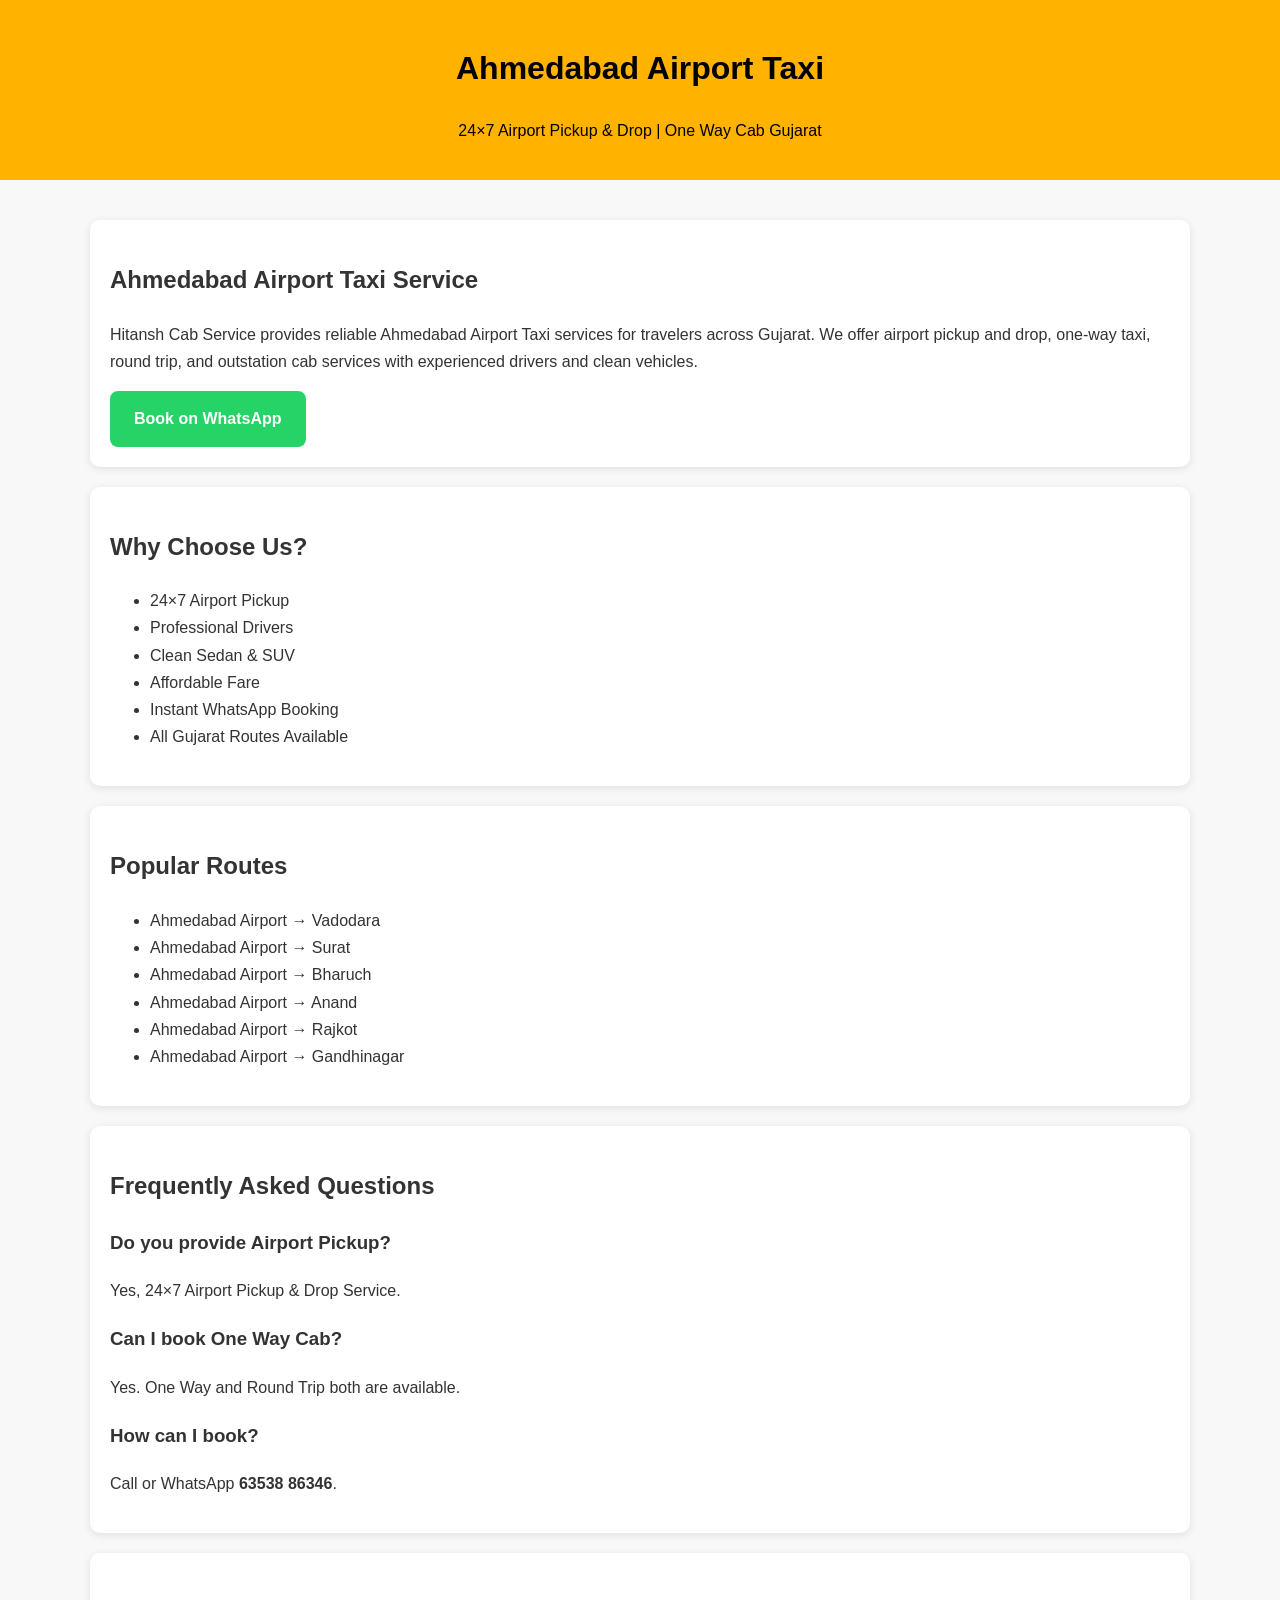
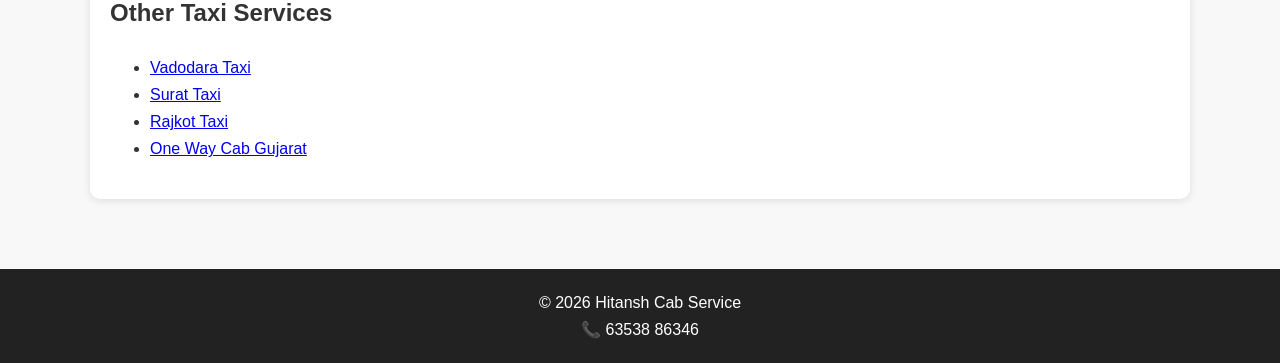
==== ahmedabad-airport-taxi.html @ 65a5402a "Create Ahmedabad Airport Taxi service webpage This HTML file provides information about the Ahmedaba" ====
<!DOCTYPE html>
<html lang="en">
<head>
<meta charset="UTF-8">
<meta name="viewport" content="width=device-width, initial-scale=1.0">

<title>Ahmedabad Airport Taxi | One Way Cab Gujarat | Hitansh Cab Service</title>

<meta name="description" content="Book Ahmedabad Airport Taxi with Hitansh Cab Service. 24x7 Airport Pickup & Drop, One Way Cab, Outstation Taxi and Affordable Fare. Call 63538 86346.">

<meta name="robots" content="index,follow">
<link rel="canonical" href="https://hitanshcab.in/ahmedabad-airport-taxi.html">

<style>
body{font-family:Arial,sans-serif;margin:0;background:#f8f8f8;color:#333;line-height:1.7}
header{background:#ffb300;color:#000;padding:20px;text-align:center}
.container{max-width:1100px;margin:auto;padding:20px}
.btn{display:inline-block;background:#25D366;color:#fff;padding:14px 24px;text-decoration:none;border-radius:8px;font-weight:bold}
.card{background:#fff;padding:20px;border-radius:10px;margin:20px 0;box-shadow:0 2px 8px rgba(0,0,0,.1)}
footer{background:#222;color:#fff;text-align:center;padding:20px;margin-top:30px}
</style>
</head>

<body>

<header>
<h1>Ahmedabad Airport Taxi</h1>
<p>24×7 Airport Pickup & Drop | One Way Cab Gujarat</p>
</header>

<div class="container">

<div class="card">
<h2>Ahmedabad Airport Taxi Service</h2>

<p>
Hitansh Cab Service provides reliable Ahmedabad Airport Taxi services for travelers across Gujarat. We offer airport pickup and drop, one-way taxi, round trip, and outstation cab services with experienced drivers and clean vehicles.
</p>

<a class="btn" href="https://wa.me/916353886346">
Book on WhatsApp
</a>
</div>

<div class="card">
<h2>Why Choose Us?</h2>

<ul>
<li>24×7 Airport Pickup</li>
<li>Professional Drivers</li>
<li>Clean Sedan & SUV</li>
<li>Affordable Fare</li>
<li>Instant WhatsApp Booking</li>
<li>All Gujarat Routes Available</li>
</ul>

</div>

<div class="card">
<h2>Popular Routes</h2>

<ul>
<li>Ahmedabad Airport → Vadodara</li>
<li>Ahmedabad Airport → Surat</li>
<li>Ahmedabad Airport → Bharuch</li>
<li>Ahmedabad Airport → Anand</li>
<li>Ahmedabad Airport → Rajkot</li>
<li>Ahmedabad Airport → Gandhinagar</li>
</ul>

</div>

<div class="card">
<h2>Frequently Asked Questions</h2>

<h3>Do you provide Airport Pickup?</h3>
<p>Yes, 24×7 Airport Pickup & Drop Service.</p>

<h3>Can I book One Way Cab?</h3>
<p>Yes. One Way and Round Trip both are available.</p>

<h3>How can I book?</h3>
<p>Call or WhatsApp <strong>63538 86346</strong>.</p>

</div>

<div class="card">
<h2>Other Taxi Services</h2>

<ul>
<li><a href="vadodara-taxi.html">Vadodara Taxi</a></li>
<li><a href="surat-taxi.html">Surat Taxi</a></li>
<li><a href="rajkot-taxi.html">Rajkot Taxi</a></li>
<li><a href="one-way-cab-gujarat.html">One Way Cab Gujarat</a></li>
</ul>

</div>

</div>

<footer>

© 2026 Hitansh Cab Service<br>

📞 63538 86346

</footer>

</body>
</html>
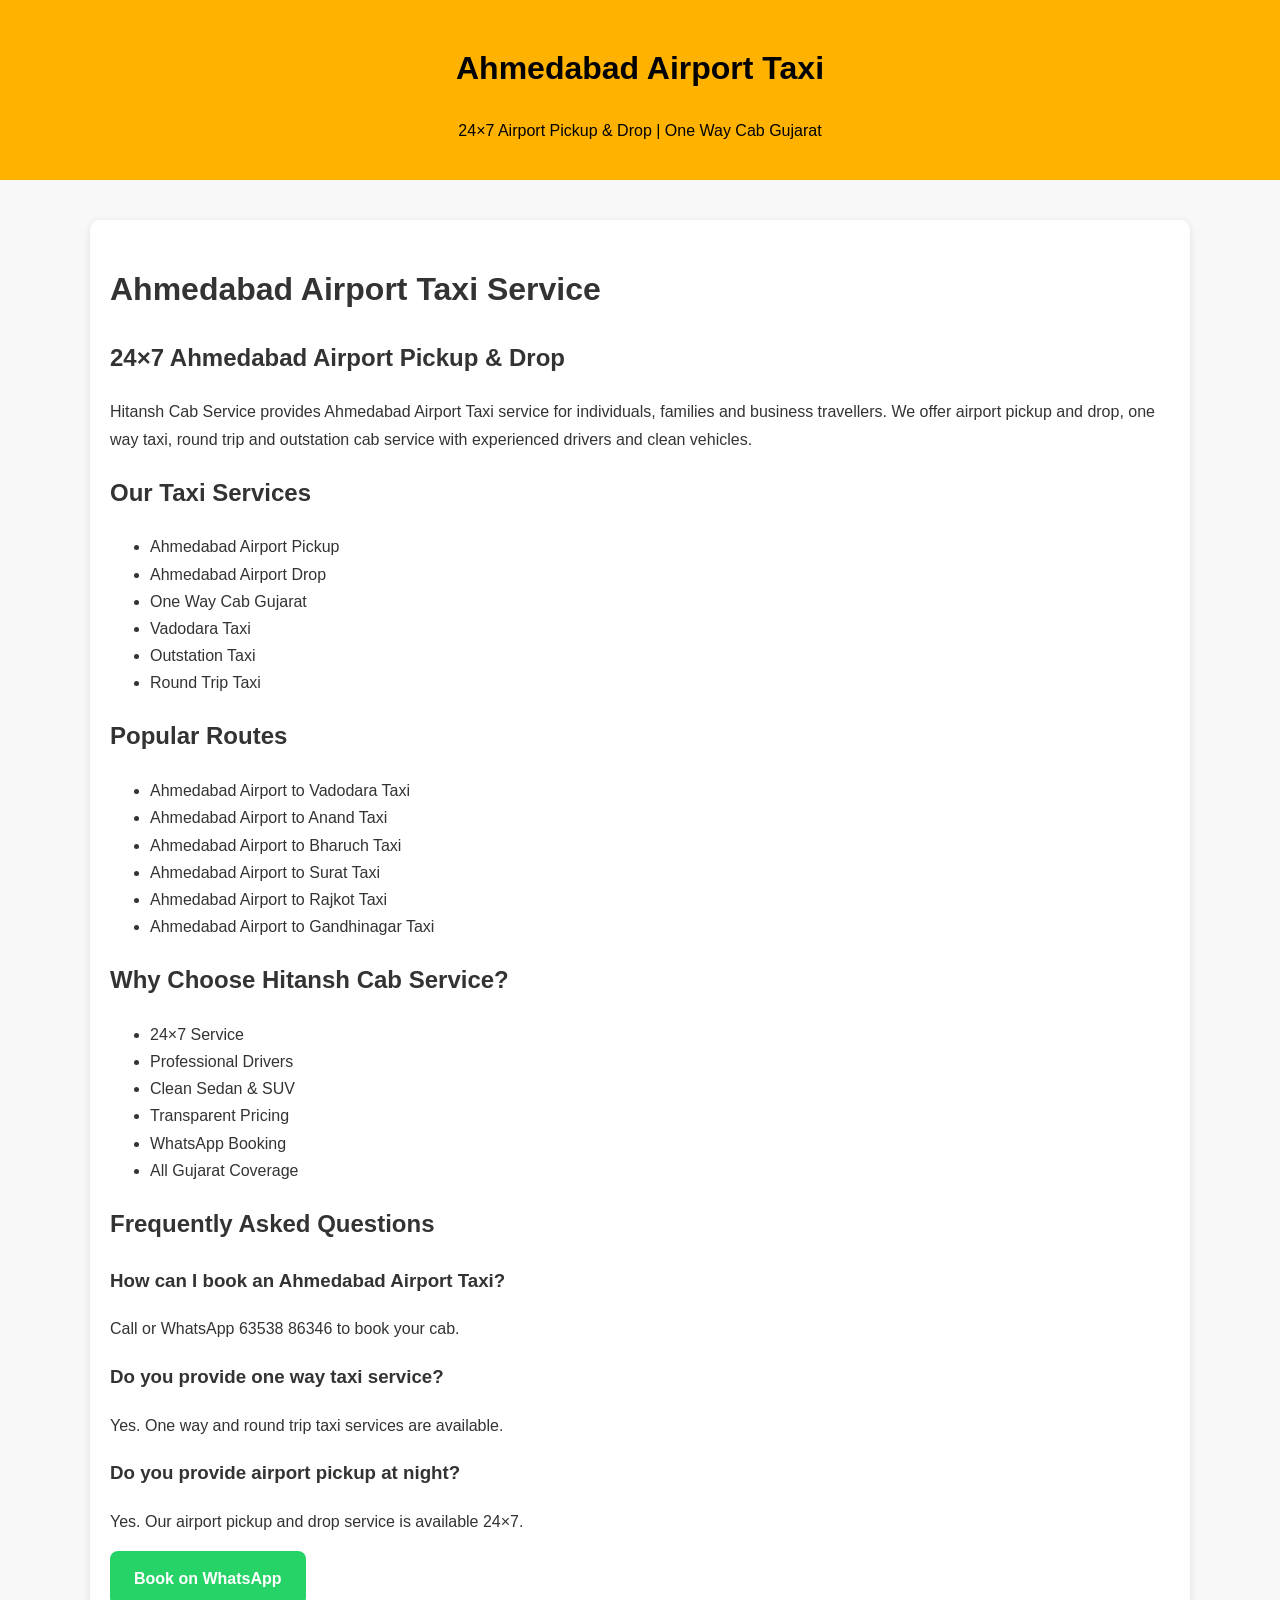
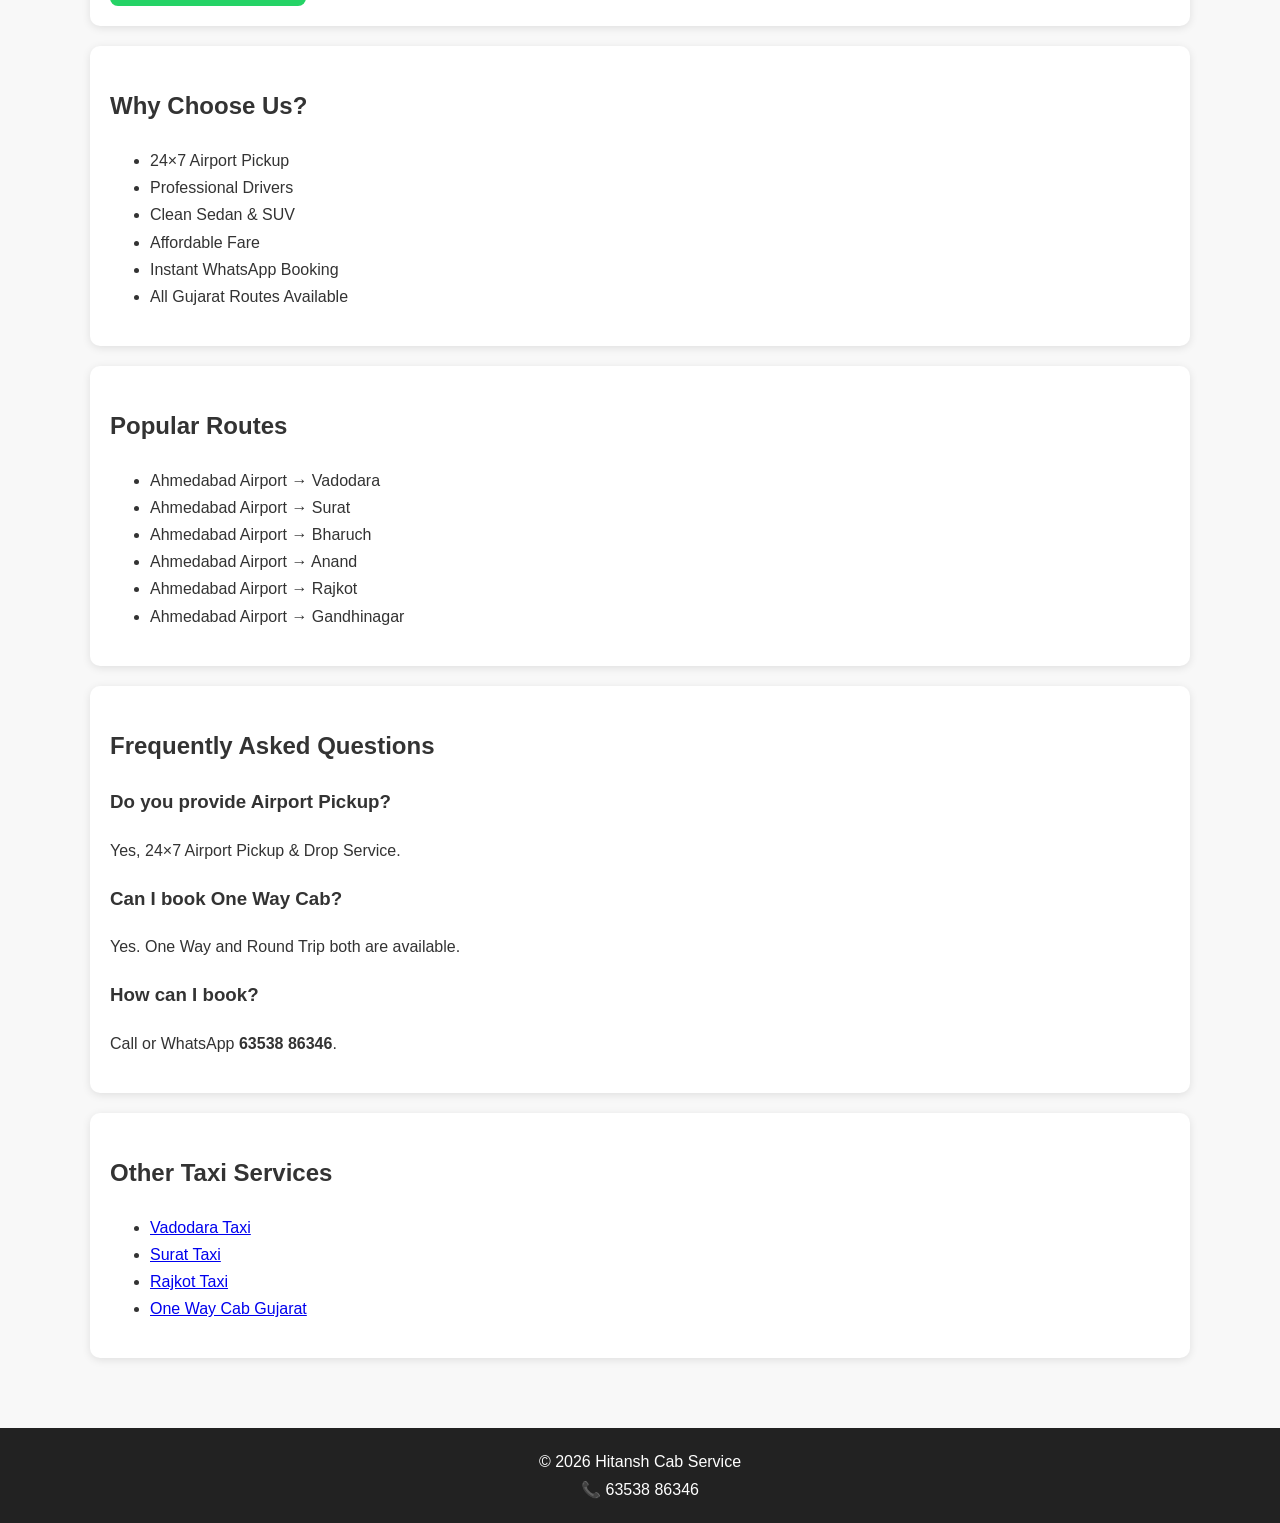
==== commit 7b149931: "Enhance Ahmedabad Airport Taxi service page content Updated content for Ahmedabad Airport Taxi servi" ====
--- a/ahmedabad-airport-taxi.html
+++ b/ahmedabad-airport-taxi.html
@@ -31,11 +31,61 @@
 <div class="container">
 
 <div class="card">
-<h2>Ahmedabad Airport Taxi Service</h2>
+<title>Ahmedabad Airport Taxi | Airport Pickup & Drop | Hitansh Cab Service</title>
+
+<meta name="description" content="Book Ahmedabad Airport Taxi with Hitansh Cab Service. 24×7 airport pickup & drop, one way cab, round trip and outstation taxi across Gujarat. Call 63538 86346.">
+
+<h1>Ahmedabad Airport Taxi Service</h1>
+
+<h2>24×7 Ahmedabad Airport Pickup & Drop</h2>
 
 <p>
-Hitansh Cab Service provides reliable Ahmedabad Airport Taxi services for travelers across Gujarat. We offer airport pickup and drop, one-way taxi, round trip, and outstation cab services with experienced drivers and clean vehicles.
+Hitansh Cab Service provides Ahmedabad Airport Taxi service for individuals, families and business travellers. We offer airport pickup and drop, one way taxi, round trip and outstation cab service with experienced drivers and clean vehicles.
 </p>
+
+<h2>Our Taxi Services</h2>
+
+<ul>
+<li>Ahmedabad Airport Pickup</li>
+<li>Ahmedabad Airport Drop</li>
+<li>One Way Cab Gujarat</li>
+<li>Vadodara Taxi</li>
+<li>Outstation Taxi</li>
+<li>Round Trip Taxi</li>
+</ul>
+
+<h2>Popular Routes</h2>
+
+<ul>
+<li>Ahmedabad Airport to Vadodara Taxi</li>
+<li>Ahmedabad Airport to Anand Taxi</li>
+<li>Ahmedabad Airport to Bharuch Taxi</li>
+<li>Ahmedabad Airport to Surat Taxi</li>
+<li>Ahmedabad Airport to Rajkot Taxi</li>
+<li>Ahmedabad Airport to Gandhinagar Taxi</li>
+</ul>
+
+<h2>Why Choose Hitansh Cab Service?</h2>
+
+<ul>
+<li>24×7 Service</li>
+<li>Professional Drivers</li>
+<li>Clean Sedan & SUV</li>
+<li>Transparent Pricing</li>
+<li>WhatsApp Booking</li>
+<li>All Gujarat Coverage</li>
+</ul>
+
+<h2>Frequently Asked Questions</h2>
+
+<h3>How can I book an Ahmedabad Airport Taxi?</h3>
+<p>Call or WhatsApp 63538 86346 to book your cab.</p>
+
+<h3>Do you provide one way taxi service?</h3>
+<p>Yes. One way and round trip taxi services are available.</p>
+
+<h3>Do you provide airport pickup at night?</h3>
+<p>Yes. Our airport pickup and drop service is available 24×7.</p>
 
 <a class="btn" href="https://wa.me/916353886346">
 Book on WhatsApp
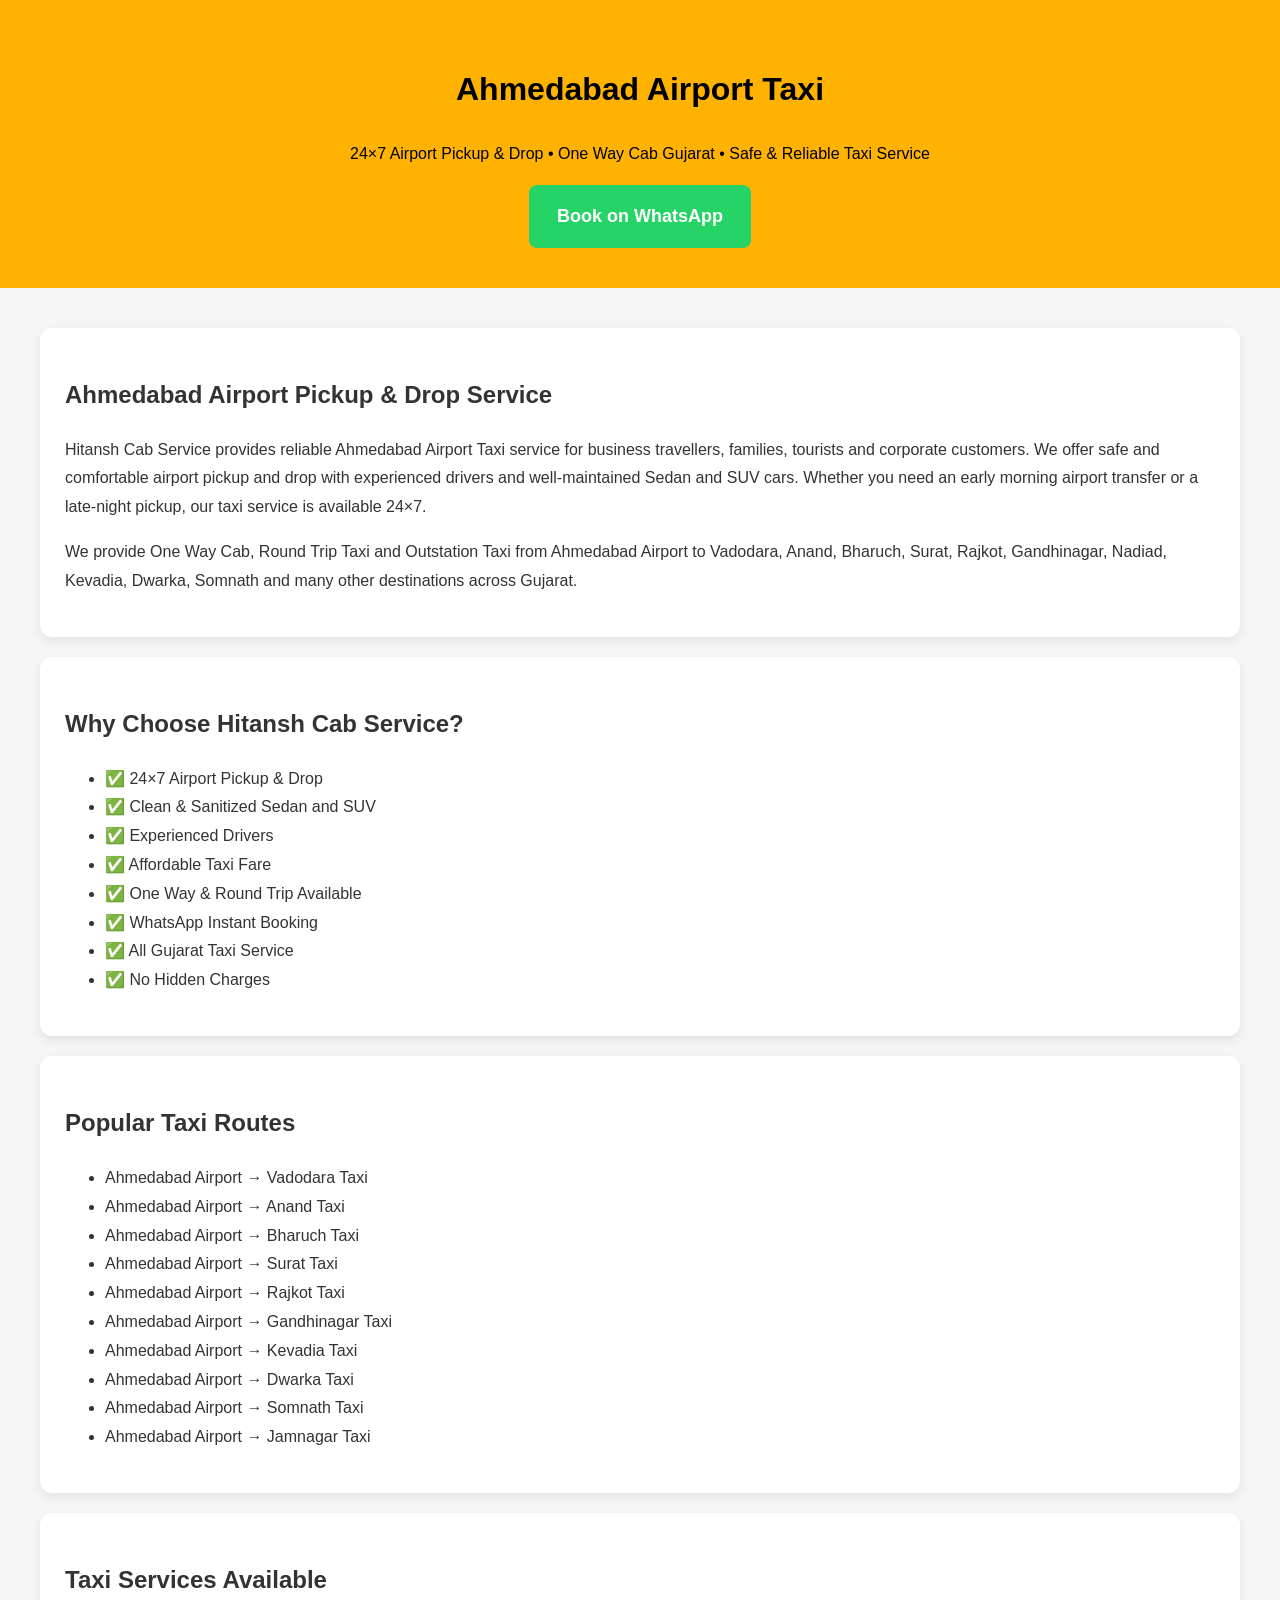
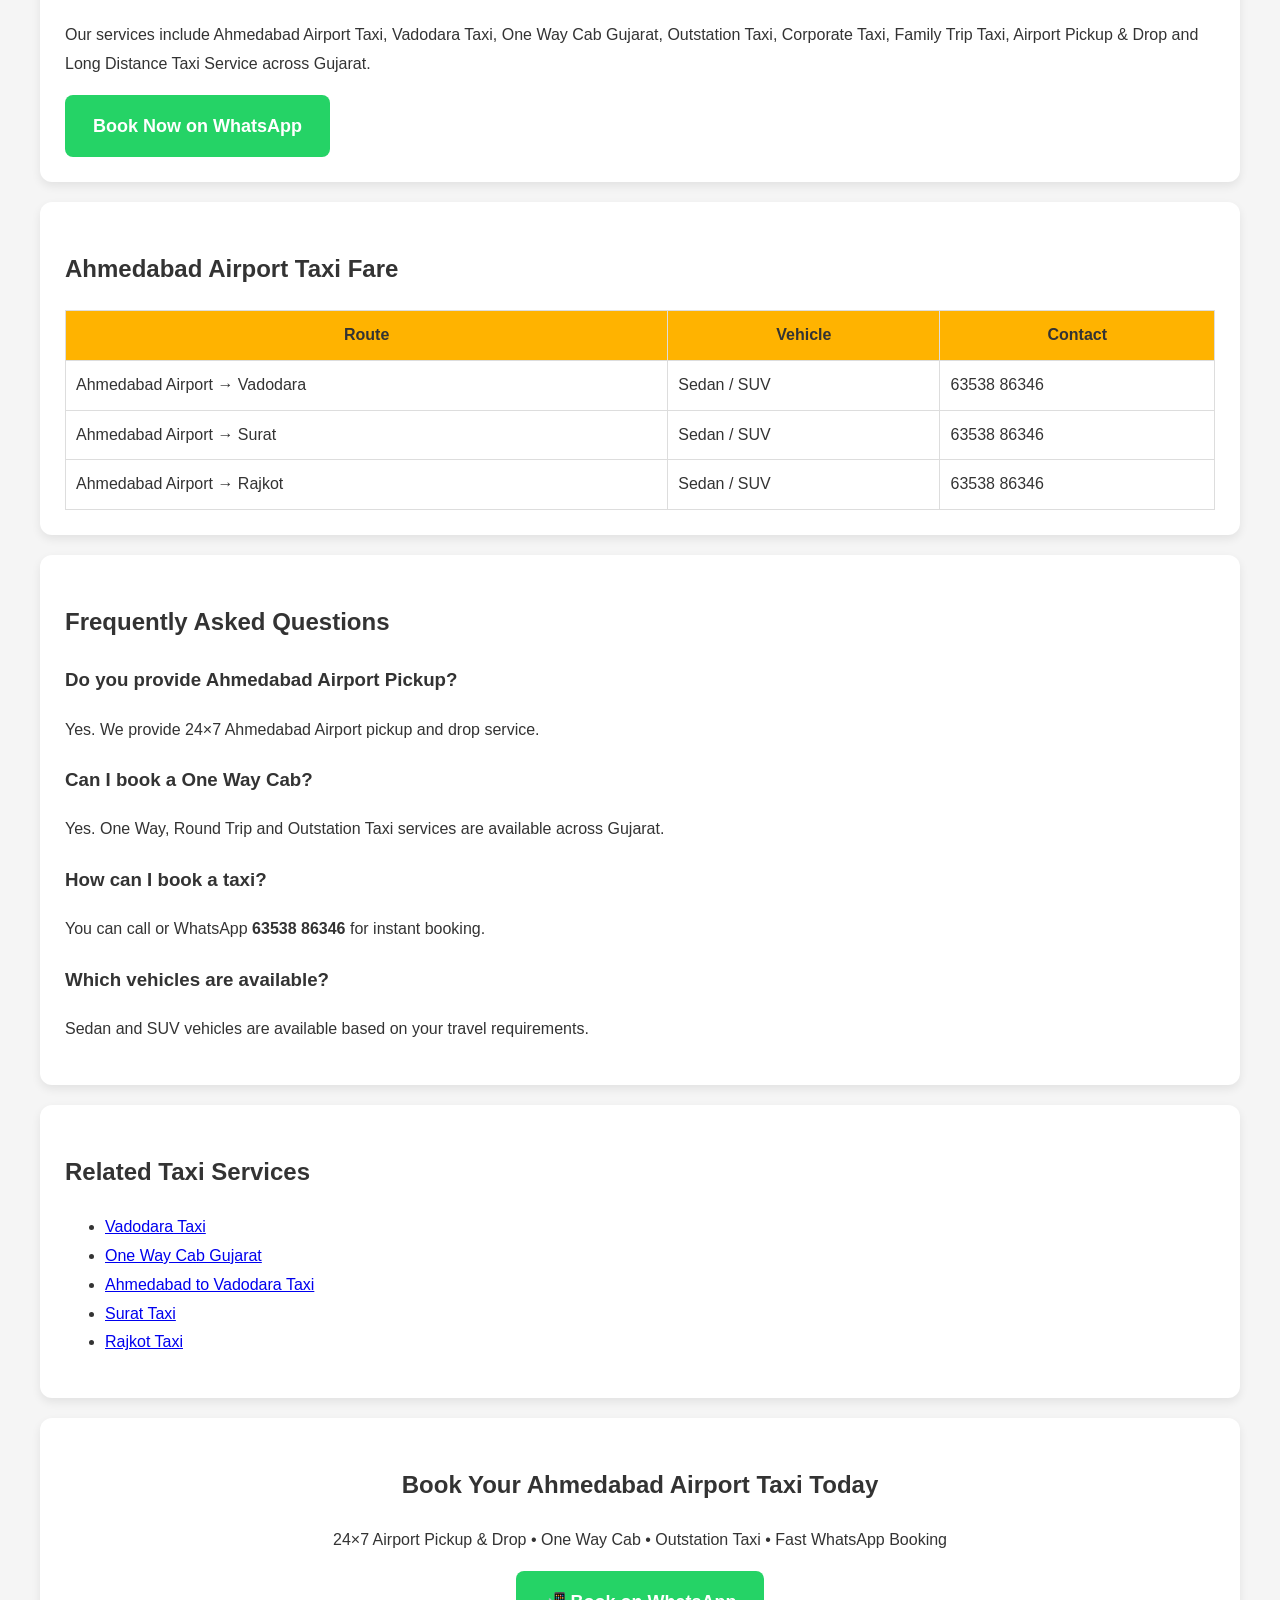
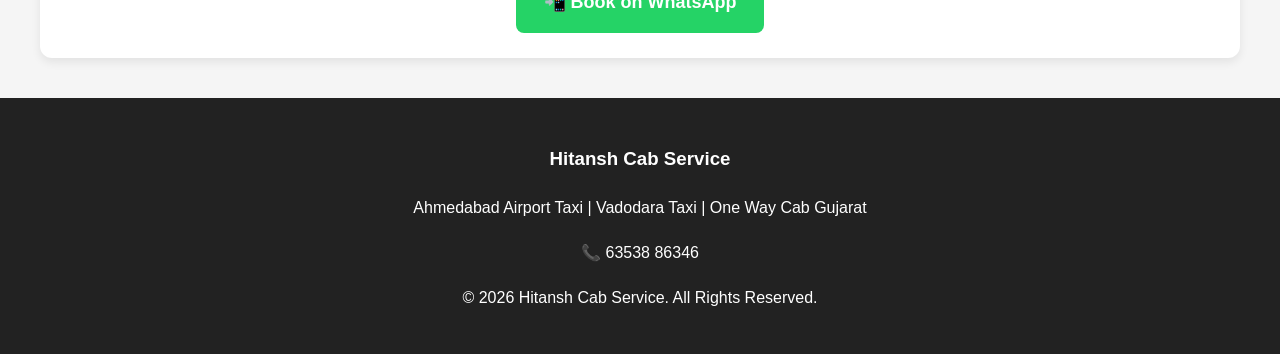
==== commit 2160edb2: "Improve SEO and content for Ahmedabad Airport Taxi page Updated the title and description meta tags " ====
--- a/ahmedabad-airport-taxi.html
+++ b/ahmedabad-airport-taxi.html
@@ -1,158 +1,284 @@
 <!DOCTYPE html>
 <html lang="en">
 <head>
+
 <meta charset="UTF-8">
 <meta name="viewport" content="width=device-width, initial-scale=1.0">
 
-<title>Ahmedabad Airport Taxi | One Way Cab Gujarat | Hitansh Cab Service</title>
-
-<meta name="description" content="Book Ahmedabad Airport Taxi with Hitansh Cab Service. 24x7 Airport Pickup & Drop, One Way Cab, Outstation Taxi and Affordable Fare. Call 63538 86346.">
+<title>Ahmedabad Airport Taxi | Airport Pickup & Drop | One Way Cab Gujarat | Hitansh Cab Service</title>
+
+<meta name="description" content="Book Ahmedabad Airport Taxi with Hitansh Cab Service. 24×7 Airport Pickup & Drop, One Way Cab, Vadodara Taxi, Surat Taxi and Outstation Taxi across Gujarat. Call 63538 86346.">
+
+<meta name="keywords" content="Ahmedabad Airport Taxi, Airport Taxi Ahmedabad, Ahmedabad Airport Cab, One Way Cab Gujarat, Vadodara Taxi, Outstation Taxi Gujarat">
 
 <meta name="robots" content="index,follow">
+
 <link rel="canonical" href="https://hitanshcab.in/ahmedabad-airport-taxi.html">
 
+<meta property="og:type" content="website">
+<meta property="og:title" content="Ahmedabad Airport Taxi | Hitansh Cab Service">
+<meta property="og:description" content="24×7 Ahmedabad Airport Pickup & Drop Service. Book Now on WhatsApp.">
+<meta property="og:url" content="https://hitanshcab.in/ahmedabad-airport-taxi.html">
+
 <style>
-body{font-family:Arial,sans-serif;margin:0;background:#f8f8f8;color:#333;line-height:1.7}
-header{background:#ffb300;color:#000;padding:20px;text-align:center}
-.container{max-width:1100px;margin:auto;padding:20px}
-.btn{display:inline-block;background:#25D366;color:#fff;padding:14px 24px;text-decoration:none;border-radius:8px;font-weight:bold}
-.card{background:#fff;padding:20px;border-radius:10px;margin:20px 0;box-shadow:0 2px 8px rgba(0,0,0,.1)}
-footer{background:#222;color:#fff;text-align:center;padding:20px;margin-top:30px}
+
+body{
+margin:0;
+font-family:Arial,sans-serif;
+background:#f5f5f5;
+color:#333;
+line-height:1.8;
+}
+
+header{
+background:#ffb300;
+color:#000;
+text-align:center;
+padding:40px 20px;
+}
+
+.container{
+max-width:1200px;
+margin:auto;
+padding:20px;
+}
+
+.card{
+background:#fff;
+padding:25px;
+margin:20px 0;
+border-radius:12px;
+box-shadow:0 4px 10px rgba(0,0,0,.08);
+}
+
+.btn{
+display:inline-block;
+background:#25D366;
+color:#fff;
+padding:15px 28px;
+text-decoration:none;
+font-size:18px;
+border-radius:8px;
+font-weight:bold;
+}
+
+.btn:hover{
+opacity:.9;
+}
+
 </style>
+
+<script type="application/ld+json">
+{
+"@context":"https://schema.org",
+"@type":"LocalBusiness",
+"name":"Hitansh Cab Service",
+"url":"https://hitanshcab.in",
+"telephone":"+916353886346",
+"priceRange":"₹₹",
+"areaServed":"Gujarat",
+"address":{
+"@type":"PostalAddress",
+"addressLocality":"Vadodara",
+"addressRegion":"Gujarat",
+"addressCountry":"IN"
+}
+}
+</script>
+
 </head>
 
 <body>
 
 <header>
+
 <h1>Ahmedabad Airport Taxi</h1>
-<p>24×7 Airport Pickup & Drop | One Way Cab Gujarat</p>
-</header>
-
-<div class="container">
-
-<div class="card">
-<title>Ahmedabad Airport Taxi | Airport Pickup & Drop | Hitansh Cab Service</title>
-
-<meta name="description" content="Book Ahmedabad Airport Taxi with Hitansh Cab Service. 24×7 airport pickup & drop, one way cab, round trip and outstation taxi across Gujarat. Call 63538 86346.">
-
-<h1>Ahmedabad Airport Taxi Service</h1>
-
-<h2>24×7 Ahmedabad Airport Pickup & Drop</h2>
-
-<p>
-Hitansh Cab Service provides Ahmedabad Airport Taxi service for individuals, families and business travellers. We offer airport pickup and drop, one way taxi, round trip and outstation cab service with experienced drivers and clean vehicles.
-</p>
-
-<h2>Our Taxi Services</h2>
-
-<ul>
-<li>Ahmedabad Airport Pickup</li>
-<li>Ahmedabad Airport Drop</li>
-<li>One Way Cab Gujarat</li>
-<li>Vadodara Taxi</li>
-<li>Outstation Taxi</li>
-<li>Round Trip Taxi</li>
-</ul>
-
-<h2>Popular Routes</h2>
-
-<ul>
-<li>Ahmedabad Airport to Vadodara Taxi</li>
-<li>Ahmedabad Airport to Anand Taxi</li>
-<li>Ahmedabad Airport to Bharuch Taxi</li>
-<li>Ahmedabad Airport to Surat Taxi</li>
-<li>Ahmedabad Airport to Rajkot Taxi</li>
-<li>Ahmedabad Airport to Gandhinagar Taxi</li>
-</ul>
-
-<h2>Why Choose Hitansh Cab Service?</h2>
-
-<ul>
-<li>24×7 Service</li>
-<li>Professional Drivers</li>
-<li>Clean Sedan & SUV</li>
-<li>Transparent Pricing</li>
-<li>WhatsApp Booking</li>
-<li>All Gujarat Coverage</li>
-</ul>
-
-<h2>Frequently Asked Questions</h2>
-
-<h3>How can I book an Ahmedabad Airport Taxi?</h3>
-<p>Call or WhatsApp 63538 86346 to book your cab.</p>
-
-<h3>Do you provide one way taxi service?</h3>
-<p>Yes. One way and round trip taxi services are available.</p>
-
-<h3>Do you provide airport pickup at night?</h3>
-<p>Yes. Our airport pickup and drop service is available 24×7.</p>
+
+<p>
+24×7 Airport Pickup & Drop • One Way Cab Gujarat • Safe & Reliable Taxi Service
+</p>
 
 <a class="btn" href="https://wa.me/916353886346">
 Book on WhatsApp
 </a>
-</div>
-
-<div class="card">
-<h2>Why Choose Us?</h2>
+
+</header>
+
+<div class="container">
+  <div class="card">
+
+<h2>Ahmedabad Airport Pickup & Drop Service</h2>
+
+<p>
+Hitansh Cab Service provides reliable Ahmedabad Airport Taxi service for business travellers, families, tourists and corporate customers. We offer safe and comfortable airport pickup and drop with experienced drivers and well-maintained Sedan and SUV cars. Whether you need an early morning airport transfer or a late-night pickup, our taxi service is available 24×7.
+</p>
+
+<p>
+We provide One Way Cab, Round Trip Taxi and Outstation Taxi from Ahmedabad Airport to Vadodara, Anand, Bharuch, Surat, Rajkot, Gandhinagar, Nadiad, Kevadia, Dwarka, Somnath and many other destinations across Gujarat.
+</p>
+
+</div>
+
+<div class="card">
+
+<h2>Why Choose Hitansh Cab Service?</h2>
 
 <ul>
-<li>24×7 Airport Pickup</li>
-<li>Professional Drivers</li>
-<li>Clean Sedan & SUV</li>
-<li>Affordable Fare</li>
-<li>Instant WhatsApp Booking</li>
-<li>All Gujarat Routes Available</li>
+
+<li>✅ 24×7 Airport Pickup & Drop</li>
+
+<li>✅ Clean & Sanitized Sedan and SUV</li>
+
+<li>✅ Experienced Drivers</li>
+
+<li>✅ Affordable Taxi Fare</li>
+
+<li>✅ One Way & Round Trip Available</li>
+
+<li>✅ WhatsApp Instant Booking</li>
+
+<li>✅ All Gujarat Taxi Service</li>
+
+<li>✅ No Hidden Charges</li>
+
 </ul>
 
 </div>
 
 <div class="card">
-<h2>Popular Routes</h2>
+
+<h2>Popular Taxi Routes</h2>
 
 <ul>
-<li>Ahmedabad Airport → Vadodara</li>
-<li>Ahmedabad Airport → Surat</li>
-<li>Ahmedabad Airport → Bharuch</li>
-<li>Ahmedabad Airport → Anand</li>
-<li>Ahmedabad Airport → Rajkot</li>
-<li>Ahmedabad Airport → Gandhinagar</li>
+
+<li>Ahmedabad Airport → Vadodara Taxi</li>
+
+<li>Ahmedabad Airport → Anand Taxi</li>
+
+<li>Ahmedabad Airport → Bharuch Taxi</li>
+
+<li>Ahmedabad Airport → Surat Taxi</li>
+
+<li>Ahmedabad Airport → Rajkot Taxi</li>
+
+<li>Ahmedabad Airport → Gandhinagar Taxi</li>
+
+<li>Ahmedabad Airport → Kevadia Taxi</li>
+
+<li>Ahmedabad Airport → Dwarka Taxi</li>
+
+<li>Ahmedabad Airport → Somnath Taxi</li>
+
+<li>Ahmedabad Airport → Jamnagar Taxi</li>
+
 </ul>
 
 </div>
 
 <div class="card">
+
+<h2>Taxi Services Available</h2>
+
+<p>
+Our services include Ahmedabad Airport Taxi, Vadodara Taxi, One Way Cab Gujarat, Outstation Taxi, Corporate Taxi, Family Trip Taxi, Airport Pickup & Drop and Long Distance Taxi Service across Gujarat.
+</p>
+
+<a class="btn" href="https://wa.me/916353886346">
+Book Now on WhatsApp
+</a>
+
+</div>
+<div class="card">
+
+<h2>Ahmedabad Airport Taxi Fare</h2>
+
+<table style="width:100%;border-collapse:collapse">
+
+<tr style="background:#ffb300">
+<th style="padding:10px;border:1px solid #ddd;">Route</th>
+<th style="padding:10px;border:1px solid #ddd;">Vehicle</th>
+<th style="padding:10px;border:1px solid #ddd;">Contact</th>
+</tr>
+
+<tr>
+<td style="padding:10px;border:1px solid #ddd;">Ahmedabad Airport → Vadodara</td>
+<td style="padding:10px;border:1px solid #ddd;">Sedan / SUV</td>
+<td style="padding:10px;border:1px solid #ddd;">63538 86346</td>
+</tr>
+
+<tr>
+<td style="padding:10px;border:1px solid #ddd;">Ahmedabad Airport → Surat</td>
+<td style="padding:10px;border:1px solid #ddd;">Sedan / SUV</td>
+<td style="padding:10px;border:1px solid #ddd;">63538 86346</td>
+</tr>
+
+<tr>
+<td style="padding:10px;border:1px solid #ddd;">Ahmedabad Airport → Rajkot</td>
+<td style="padding:10px;border:1px solid #ddd;">Sedan / SUV</td>
+<td style="padding:10px;border:1px solid #ddd;">63538 86346</td>
+</tr>
+
+</table>
+
+</div>
+
+<div class="card">
+
 <h2>Frequently Asked Questions</h2>
 
-<h3>Do you provide Airport Pickup?</h3>
-<p>Yes, 24×7 Airport Pickup & Drop Service.</p>
-
-<h3>Can I book One Way Cab?</h3>
-<p>Yes. One Way and Round Trip both are available.</p>
-
-<h3>How can I book?</h3>
-<p>Call or WhatsApp <strong>63538 86346</strong>.</p>
-
-</div>
-
-<div class="card">
-<h2>Other Taxi Services</h2>
+<h3>Do you provide Ahmedabad Airport Pickup?</h3>
+<p>Yes. We provide 24×7 Ahmedabad Airport pickup and drop service.</p>
+
+<h3>Can I book a One Way Cab?</h3>
+<p>Yes. One Way, Round Trip and Outstation Taxi services are available across Gujarat.</p>
+
+<h3>How can I book a taxi?</h3>
+<p>You can call or WhatsApp <strong>63538 86346</strong> for instant booking.</p>
+
+<h3>Which vehicles are available?</h3>
+<p>Sedan and SUV vehicles are available based on your travel requirements.</p>
+
+</div>
+
+<div class="card">
+
+<h2>Related Taxi Services</h2>
 
 <ul>
 <li><a href="vadodara-taxi.html">Vadodara Taxi</a></li>
+<li><a href="one-way-cab-gujarat.html">One Way Cab Gujarat</a></li>
+<li><a href="ahmedabad-to-vadodara-taxi.html">Ahmedabad to Vadodara Taxi</a></li>
 <li><a href="surat-taxi.html">Surat Taxi</a></li>
 <li><a href="rajkot-taxi.html">Rajkot Taxi</a></li>
-<li><a href="one-way-cab-gujarat.html">One Way Cab Gujarat</a></li>
 </ul>
 
 </div>
 
-</div>
-
-<footer>
-
-© 2026 Hitansh Cab Service<br>
-
-📞 63538 86346
+<div class="card" style="text-align:center">
+
+<h2>Book Your Ahmedabad Airport Taxi Today</h2>
+
+<p>
+24×7 Airport Pickup & Drop • One Way Cab • Outstation Taxi • Fast WhatsApp Booking
+</p>
+
+<a class="btn" href="https://wa.me/916353886346">
+📲 Book on WhatsApp
+</a>
+
+</div>
+
+</div>
+
+<footer style="background:#222;color:#fff;text-align:center;padding:25px">
+
+<h3>Hitansh Cab Service</h3>
+
+<p>Ahmedabad Airport Taxi | Vadodara Taxi | One Way Cab Gujarat</p>
+
+<p>📞 63538 86346</p>
+
+<p>© 2026 Hitansh Cab Service. All Rights Reserved.</p>
 
 </footer>
 
